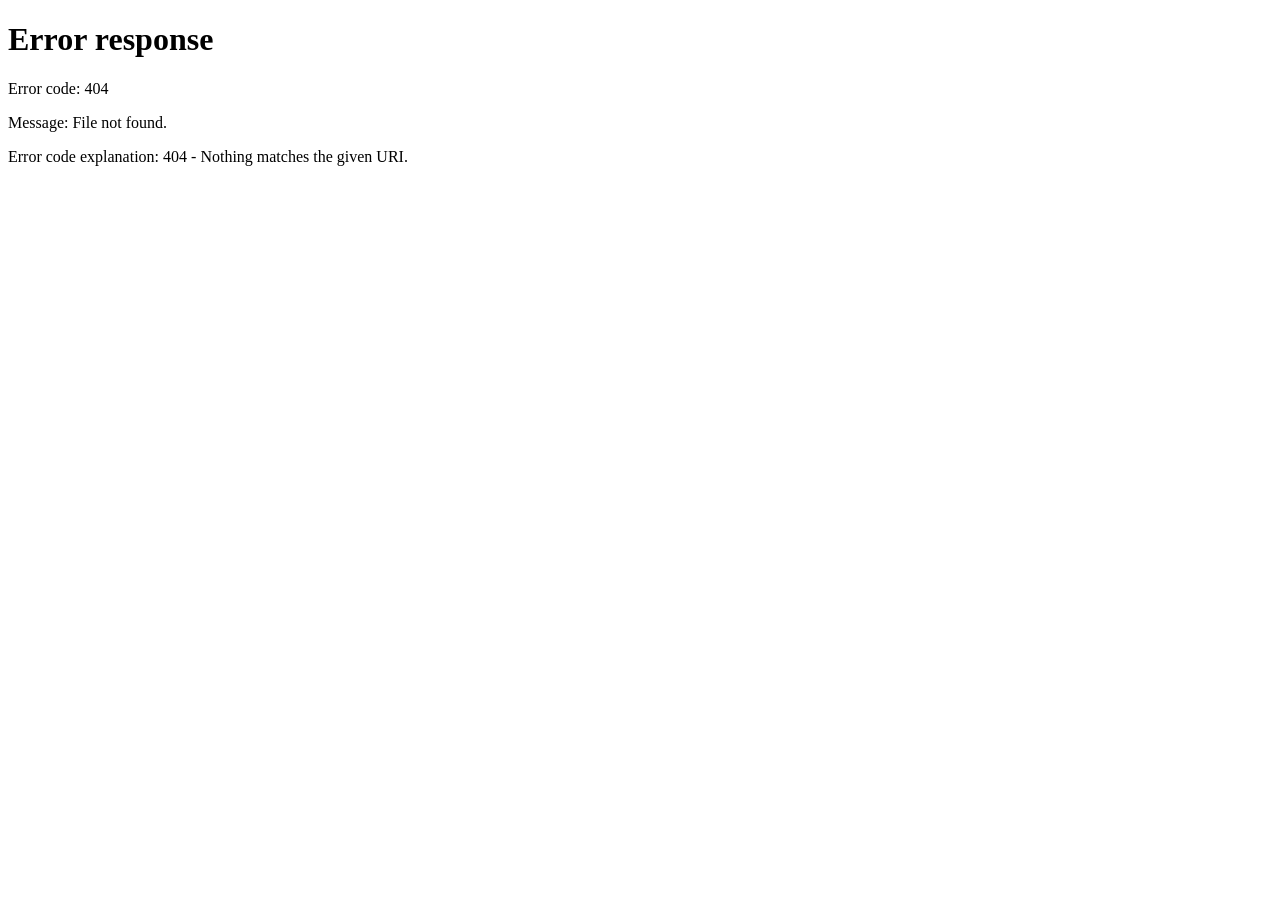
==== index.html @ 1d6f7110 "Add homepage redirect" ====
<!DOCTYPE html>
<html lang="en">
<head>
    <meta charset="UTF-8">
    <meta name="viewport" content="width=device-width, initial-scale=1.0">
    <title>MineDrop | Minecraft Store</title>
    <meta http-equiv="refresh" content="0; url=home/main.html">
</head>
<body>
    <p>Redirecting to MineDrop...</p>
    <a href="home/main.html">Open MineDrop</a>
</body>
</html>
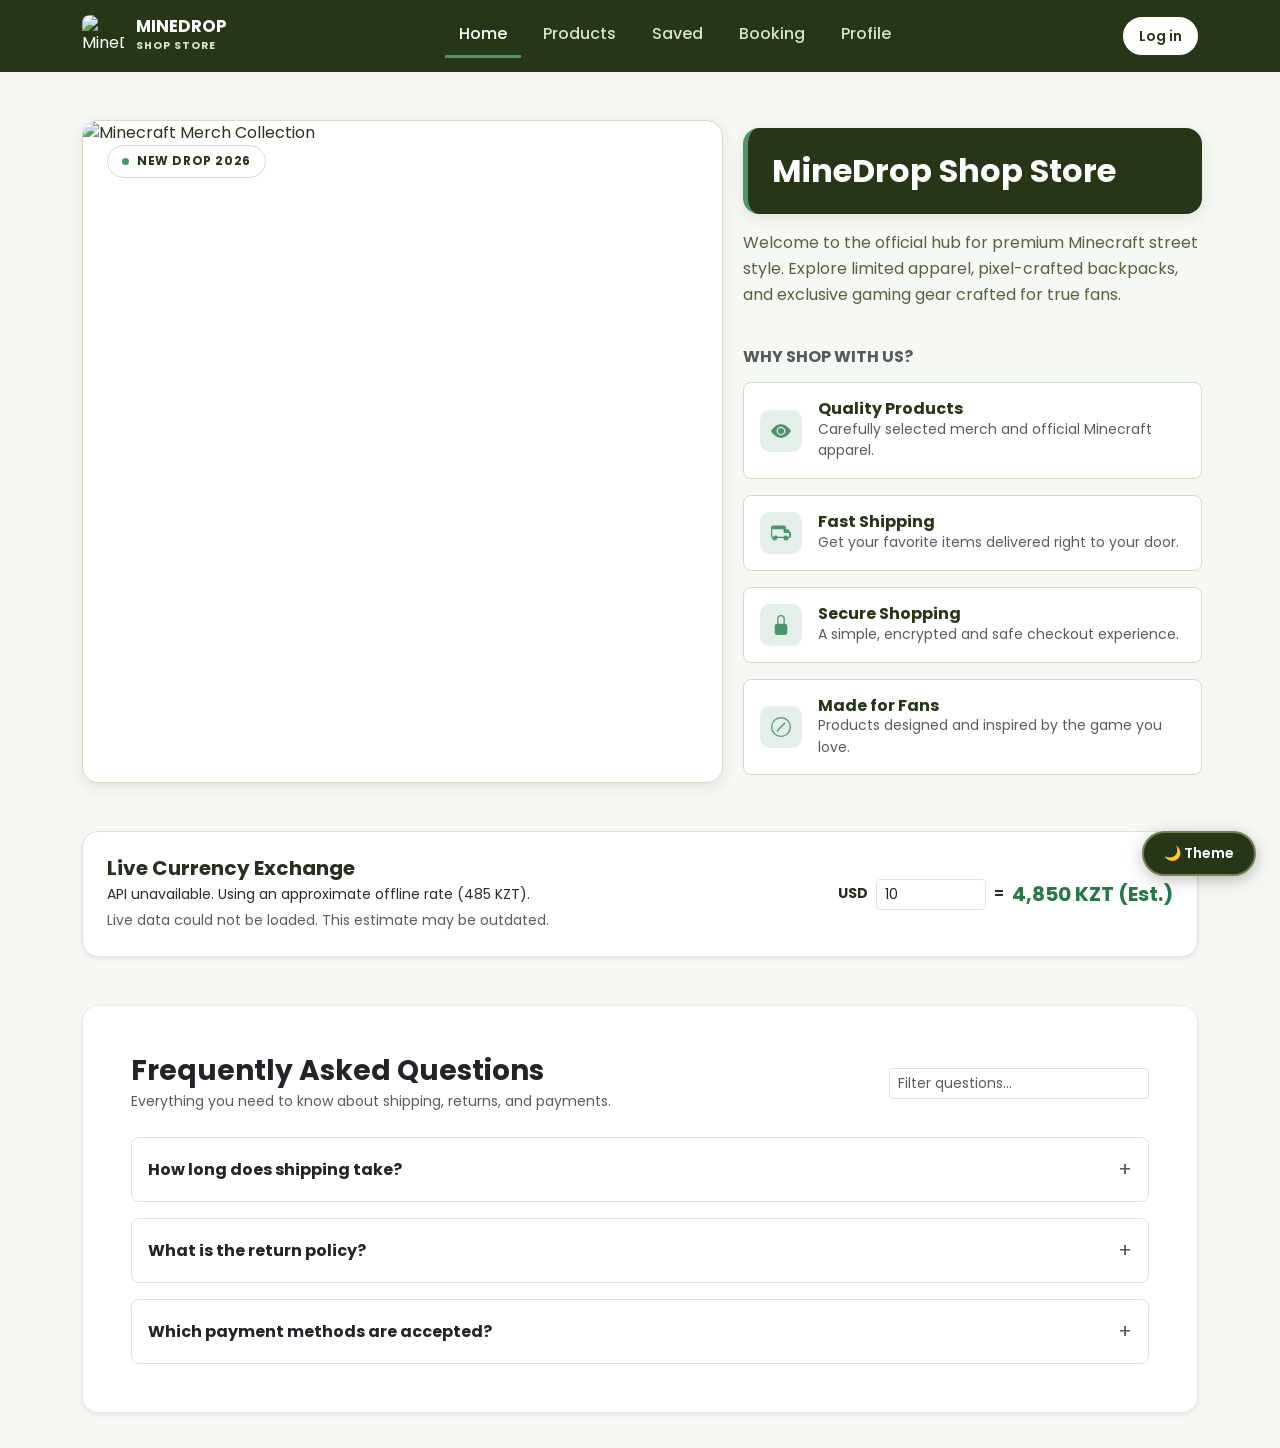
==== commit f867a648: "finish" ====
--- a/index.html
+++ b/index.html
@@ -10,4 +10,5 @@
     <p>Redirecting to MineDrop...</p>
     <a href="home/main.html">Open MineDrop</a>
 </body>
-</html>+</html>
+
